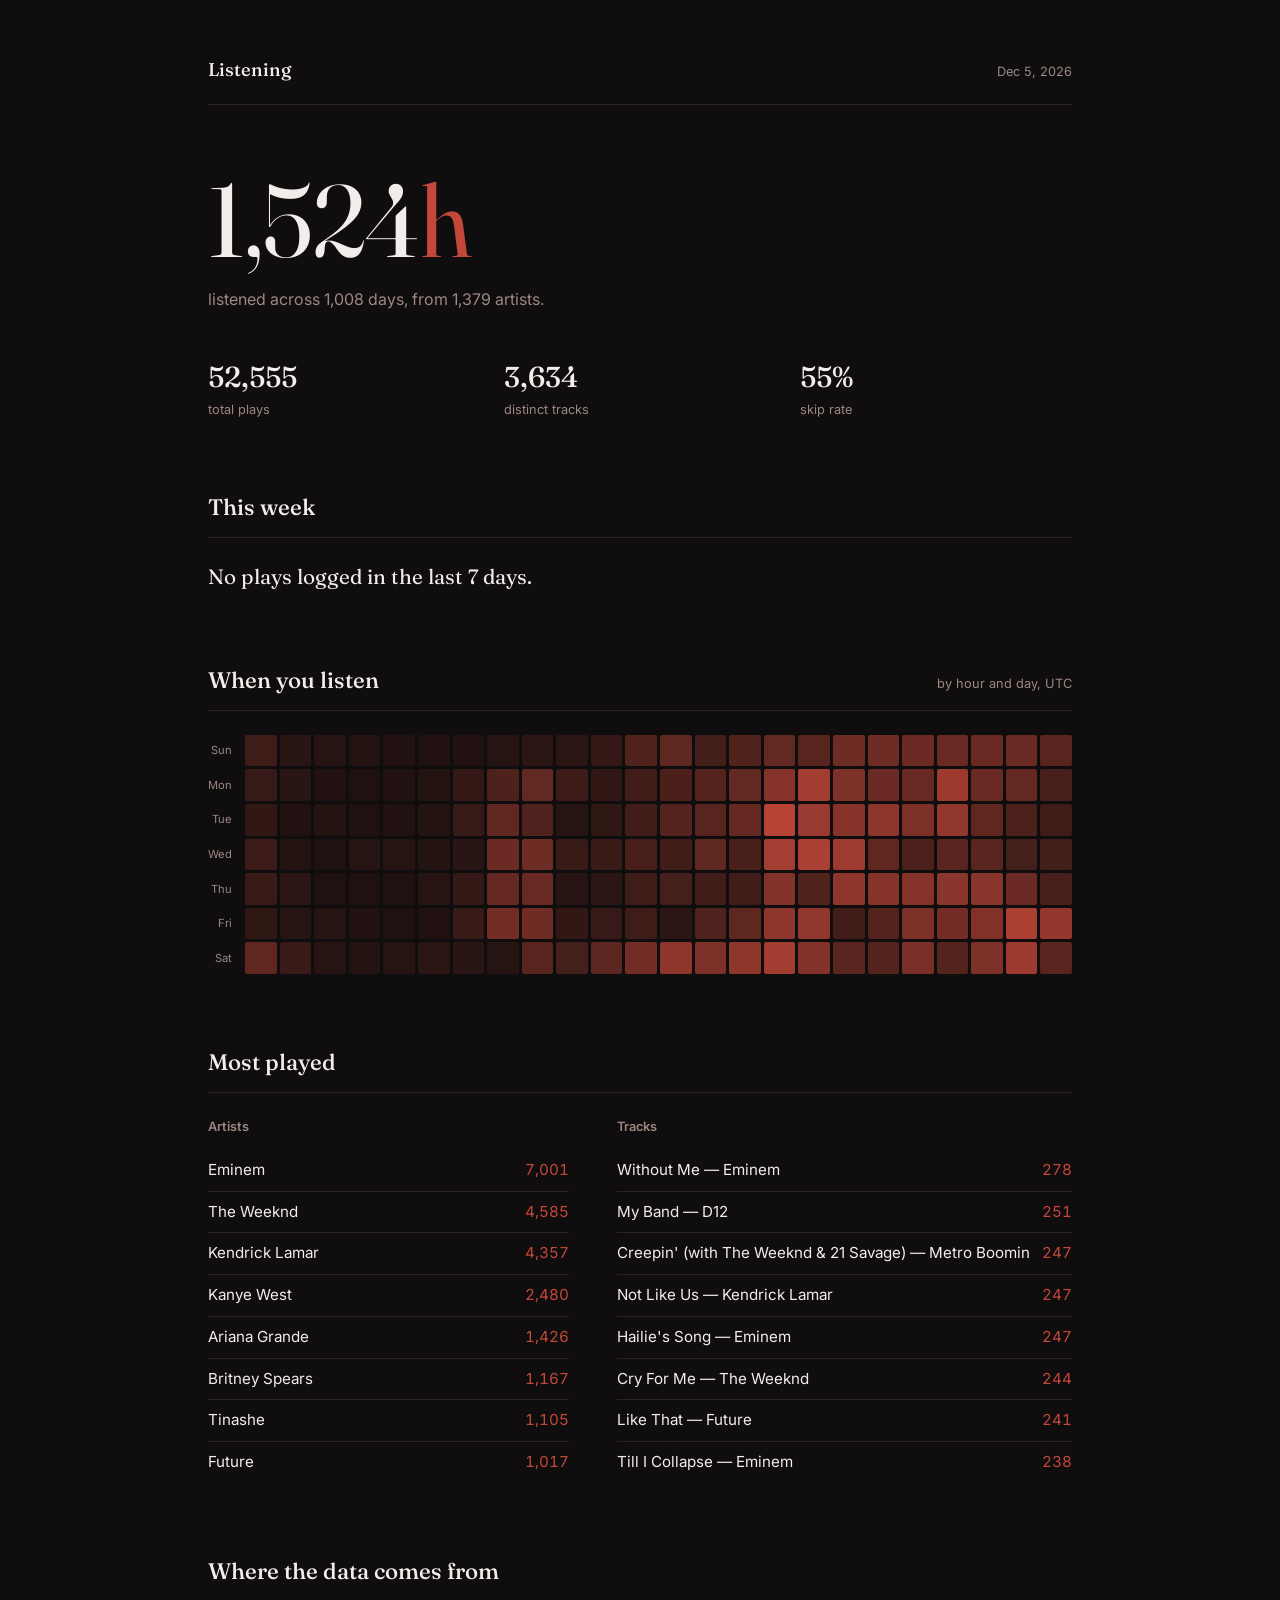
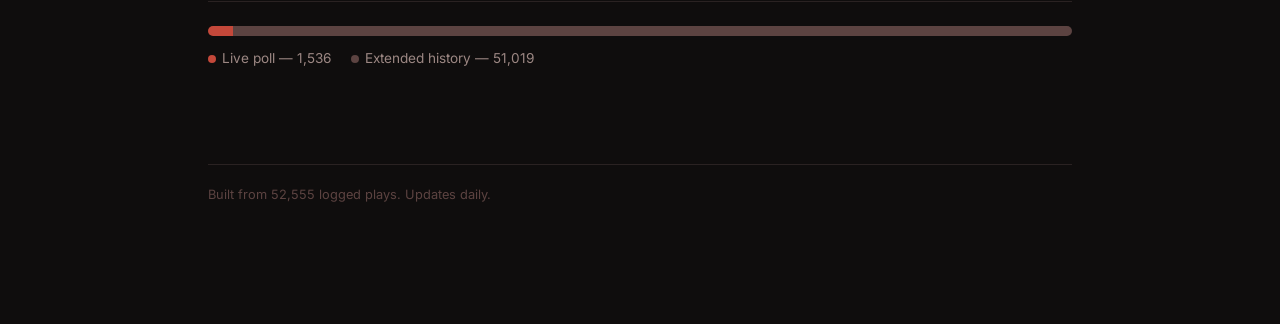
==== index.html @ c08b2232 "Add stats app and Pages deployment" ====
<!DOCTYPE html>
<html lang="en">
<head>
<meta charset="UTF-8">
<meta name="viewport" content="width=device-width, initial-scale=1.0, viewport-fit=cover">
<title>Listening — a record</title>
<link rel="preconnect" href="https://fonts.googleapis.com">
<link rel="preconnect" href="https://fonts.gstatic.com" crossorigin>
<link href="https://fonts.googleapis.com/css2?family=Fraunces:opsz,wght@9..144,300;9..144,400;9..144,500;9..144,600&family=Inter:wght@400;500;600&display=swap" rel="stylesheet">
<style>
  :root {
    --black: #0F0D0D;
    --black-lift: #1C1717;
    --red: #C4483A;
    --red-dim: #8a3329;
    --text: #F2EDEA;
    --text-dim: #5C4341;
    --text-mid: #9C8783;
    --rule: #2A2222;
  }

  * { box-sizing: border-box; }

  html { -webkit-text-size-adjust: 100%; }

  body {
    background: var(--black);
    color: var(--text);
    font-family: 'Inter', system-ui, sans-serif;
    margin: 0;
    padding: 0;
    line-height: 1.5;
    -webkit-font-smoothing: antialiased;
  }

  .display {
    font-family: 'Fraunces', serif;
    font-optical-sizing: auto;
  }

  a { color: var(--red); }

  ::selection { background: var(--red); color: var(--black); }

  .wrap {
    max-width: 920px;
    margin: 0 auto;
    padding: 56px 28px 120px;
  }

  @media (max-width: 640px) {
    .wrap { padding: 40px 20px 100px; }
  }

  header.top {
    display: flex;
    justify-content: space-between;
    align-items: baseline;
    margin-bottom: 64px;
    padding-bottom: 20px;
    border-bottom: 1px solid var(--rule);
  }

  header.top .mark {
    font-family: 'Fraunces', serif;
    font-weight: 500;
    font-size: 1.15rem;
    color: var(--text);
  }

  header.top .updated {
    font-size: 0.8rem;
    color: var(--text-mid);
  }

  .hero {
    margin-bottom: 72px;
  }

  .hero .figure {
    font-family: 'Fraunces', serif;
    font-weight: 400;
    font-size: clamp(3.2rem, 11vw, 6.4rem);
    line-height: 1;
    letter-spacing: -0.01em;
    color: var(--text);
    margin: 0 0 6px;
  }

  .hero .figure em {
    font-style: normal;
    color: var(--red);
  }

  .hero .label {
    font-size: 1rem;
    color: var(--text-mid);
    max-width: 46ch;
  }

  .support-row {
    display: grid;
    grid-template-columns: repeat(3, 1fr);
    gap: 24px;
    margin-top: 44px;
  }

  @media (max-width: 640px) {
    .support-row { grid-template-columns: 1fr 1fr; }
  }

  .support-row .stat .num {
    font-family: 'Fraunces', serif;
    font-size: 1.8rem;
    font-weight: 500;
    color: var(--text);
  }

  .support-row .stat .cap {
    font-size: 0.8rem;
    color: var(--text-mid);
    margin-top: 2px;
  }

  section.block {
    margin-bottom: 72px;
  }

  section.block .heading {
    display: flex;
    align-items: baseline;
    justify-content: space-between;
    margin-bottom: 24px;
    padding-bottom: 12px;
    border-bottom: 1px solid var(--rule);
  }

  section.block .heading h2 {
    font-family: 'Fraunces', serif;
    font-weight: 500;
    font-size: 1.4rem;
    margin: 0;
  }

  section.block .heading .sub {
    font-size: 0.8rem;
    color: var(--text-mid);
  }

  .story-line {
    font-family: 'Fraunces', serif;
    font-size: 1.3rem;
    font-weight: 400;
    line-height: 1.45;
    max-width: 62ch;
    color: var(--text);
  }

  .story-line .accent { color: var(--red); }

  .story-sub {
    margin-top: 10px;
    font-size: 0.95rem;
    color: var(--text-mid);
    max-width: 60ch;
  }

  /* Heatmap */
  .heatmap {
    display: grid;
    grid-template-columns: auto repeat(24, 1fr);
    gap: 3px;
    align-items: center;
  }

  .heatmap .row-label {
    font-size: 0.7rem;
    color: var(--text-mid);
    padding-right: 10px;
    text-align: right;
    white-space: nowrap;
  }

  .heatmap .cell {
    aspect-ratio: 1;
    border-radius: 2px;
    background: var(--rule);
  }

  .heatmap .hour-labels {
    display: contents;
  }

  .heatmap .hour-label {
    font-size: 0.6rem;
    color: var(--text-mid);
    text-align: center;
  }

  @media (max-width: 640px) {
    .heatmap { grid-template-columns: auto repeat(12, 1fr); }
    .heatmap.collapsed-hours .cell:nth-child(odd) { display: none; }
  }

  /* Ranked lists */
  .ranked-pair {
    display: grid;
    grid-template-columns: 1fr 1fr;
    gap: 48px;
  }

  @media (max-width: 640px) {
    .ranked-pair { grid-template-columns: 1fr; gap: 32px; }
  }

  .ranked-list h3 {
    font-family: 'Inter', sans-serif;
    font-size: 0.8rem;
    font-weight: 600;
    color: var(--text-mid);
    margin: 0 0 14px;
  }

  .ranked-list ol {
    list-style: none;
    margin: 0;
    padding: 0;
  }

  .ranked-list li {
    display: flex;
    justify-content: space-between;
    gap: 12px;
    padding: 9px 0;
    border-bottom: 1px solid var(--rule);
    font-size: 0.95rem;
  }

  .ranked-list li:last-child { border-bottom: none; }

  .ranked-list .name {
    color: var(--text);
    overflow: hidden;
    text-overflow: ellipsis;
    white-space: nowrap;
  }

  .ranked-list .count {
    color: var(--red);
    font-variant-numeric: tabular-nums;
    flex-shrink: 0;
  }

  /* Source breakdown bar */
  .source-bar {
    display: flex;
    height: 10px;
    border-radius: 5px;
    overflow: hidden;
    margin-bottom: 12px;
  }

  .source-bar .seg.live { background: var(--red); }
  .source-bar .seg.ext { background: var(--text-dim); }

  .source-legend {
    display: flex;
    gap: 20px;
    font-size: 0.85rem;
    color: var(--text-mid);
  }

  .source-legend .dot {
    display: inline-block;
    width: 8px;
    height: 8px;
    border-radius: 50%;
    margin-right: 6px;
  }

  .source-legend .dot.live { background: var(--red); }
  .source-legend .dot.ext { background: var(--text-dim); }

  /* Loading / error states */
  .status {
    padding: 80px 0;
    text-align: center;
    color: var(--text-mid);
    font-size: 0.95rem;
  }

  .status .display {
    font-size: 1.3rem;
    color: var(--text);
    margin-bottom: 8px;
    display: block;
  }

  footer {
    margin-top: 96px;
    padding-top: 20px;
    border-top: 1px solid var(--rule);
    font-size: 0.8rem;
    color: var(--text-dim);
  }

  @media (prefers-reduced-motion: no-preference) {
    .count-up { animation: rise 0.6s ease-out; }
    @keyframes rise {
      from { opacity: 0; transform: translateY(6px); }
      to { opacity: 1; transform: translateY(0); }
    }
  }

  @media (prefers-reduced-motion: reduce) {
    * { animation: none !important; transition: none !important; }
  }

  :focus-visible {
    outline: 2px solid var(--red);
    outline-offset: 3px;
  }
</style>
</head>
<body>

<div class="wrap">
  <header class="top">
    <span class="mark display">Listening</span>
    <span class="updated" id="updated-label">loading…</span>
  </header>

  <div id="content">
    <div class="status">
      <span class="display">Pulling in the record.</span>
      Fetching your listening history from the archive.
    </div>
  </div>
</div>

<script>
// Since this page is hosted on GitHub Pages inside the same repo as the
// data/ folder, we can fetch everything with relative paths — no CSP issues,
// no cross-origin requests, no GitHub API rate limits.
const DATA_BASE = "data/";

// ---------- Data loading ----------

async function listMonthFiles() {
  // Uses a manifest file (data/manifest.json) listing available month files.
  // This avoids depending on the GitHub API (which has a low rate limit for
  // unauthenticated requests) and works identically on GitHub Pages.
  const res = await fetch(DATA_BASE + "manifest.json");
  if (!res.ok) throw new Error("Could not load manifest.json (status " + res.status + ")");
  const manifest = await res.json();
  return manifest.files.sort();
}

async function fetchMonth(filename) {
  const res = await fetch(DATA_BASE + filename);
  if (!res.ok) throw new Error("Failed to fetch " + filename);
  return res.json();
}

async function loadAllData() {
  const filenames = await listMonthFiles();
  const chunks = await Promise.all(filenames.map(fetchMonth));
  return chunks.flat();
}

// ---------- Aggregation ----------

function aggregate(entries) {
  const now = Date.now();
  const totalPlays = entries.length;

  let totalMsPlayed = 0;
  const artistCounts = new Map();
  const trackCounts = new Map();
  const trackFirstPlay = new Map();
  const hourDayGrid = Array.from({ length: 7 }, () => Array(24).fill(0));
  let liveCount = 0;
  let extCount = 0;
  let skipCount = 0;
  let skipEligible = 0;

  for (const e of entries) {
    const ms = e.ms_played ?? e.duration_ms ?? 0;
    totalMsPlayed += ms;

    if (e.artist) {
      artistCounts.set(e.artist, (artistCounts.get(e.artist) || 0) + 1);
    }
    if (e.track) {
      const key = e.track + " — " + (e.artist || "Unknown");
      trackCounts.set(key, (trackCounts.get(key) || 0) + 1);
      if (!trackFirstPlay.has(key) || e.played_at < trackFirstPlay.get(key)) {
        trackFirstPlay.set(key, e.played_at);
      }
    }

    const d = new Date(e.played_at);
    const day = d.getUTCDay();
    const hour = d.getUTCHours();
    hourDayGrid[day][hour]++;

    if (e.source === "live_poll") liveCount++;
    if (e.source === "extended_history") extCount++;

    if (e.skipped !== null && e.skipped !== undefined) {
      skipEligible++;
      if (e.skipped === true) skipCount++;
    }
  }

  const topArtists = [...artistCounts.entries()]
    .sort((a, b) => b[1] - a[1])
    .slice(0, 8);

  const topTracks = [...trackCounts.entries()]
    .sort((a, b) => b[1] - a[1])
    .slice(0, 8);

  // Recent 7-day window for the "story line"
  const sevenDaysAgo = now - 7 * 24 * 60 * 60 * 1000;
  const recentEntries = entries.filter(e => e.played_at >= sevenDaysAgo);
  const recentArtistCounts = new Map();
  const recentTrackCounts = new Map();
  for (const e of recentEntries) {
    if (e.artist) recentArtistCounts.set(e.artist, (recentArtistCounts.get(e.artist) || 0) + 1);
    if (e.track) {
      const key = e.track + " — " + (e.artist || "Unknown");
      recentTrackCounts.set(key, (recentTrackCounts.get(key) || 0) + 1);
    }
  }
  const topRecentTrack = [...recentTrackCounts.entries()].sort((a, b) => b[1] - a[1])[0];
  const topRecentArtist = [...recentArtistCounts.entries()].sort((a, b) => b[1] - a[1])[0];

  const earliestPlay = entries.reduce((min, e) => Math.min(min, e.played_at), Infinity);
  const spanDays = Math.round((now - earliestPlay) / (1000 * 60 * 60 * 24));

  return {
    totalPlays,
    totalHours: totalMsPlayed / 1000 / 60 / 60,
    uniqueArtists: artistCounts.size,
    uniqueTracks: trackCounts.size,
    topArtists,
    topTracks,
    hourDayGrid,
    liveCount,
    extCount,
    skipCount,
    skipEligible,
    topRecentTrack,
    topRecentArtist,
    recentTotal: recentEntries.length,
    spanDays,
  };
}

// ---------- Rendering ----------

function fmtNum(n) {
  return Math.round(n).toLocaleString();
}

function renderHeatmap(grid) {
  const dayLabels = ["Sun", "Mon", "Tue", "Wed", "Thu", "Fri", "Sat"];
  let max = 0;
  for (const row of grid) for (const v of row) if (v > max) max = v;

  let html = '<div class="heatmap">';
  for (let d = 0; d < 7; d++) {
    html += `<span class="row-label">${dayLabels[d]}</span>`;
    for (let h = 0; h < 24; h++) {
      const v = grid[d][h];
      const intensity = max > 0 ? v / max : 0;
      const alpha = 0.08 + intensity * 0.85;
      const bg = intensity > 0
        ? `rgba(196, 72, 58, ${alpha.toFixed(2)})`
        : "var(--rule)";
      html += `<span class="cell" style="background:${bg}" title="${dayLabels[d]} ${h}:00 — ${v} plays"></span>`;
    }
  }
  html += '</div>';
  return html;
}

function renderRankedList(title, entries, formatFn) {
  let html = `<div class="ranked-list"><h3>${title}</h3><ol>`;
  entries.forEach(([name, count]) => {
    html += `<li><span class="name">${escapeHtml(name)}</span><span class="count">${formatFn(count)}</span></li>`;
  });
  html += '</ol></div>';
  return html;
}

function escapeHtml(str) {
  const div = document.createElement("div");
  div.textContent = str;
  return div.innerHTML;
}

function render(stats) {
  const skipRate = stats.skipEligible > 0
    ? Math.round((stats.skipCount / stats.skipEligible) * 100)
    : null;

  const sourceLivePct = stats.totalPlays > 0 ? (stats.liveCount / stats.totalPlays) * 100 : 0;
  const sourceExtPct = stats.totalPlays > 0 ? (stats.extCount / stats.totalPlays) * 100 : 0;

  let storyHtml = "";
  if (stats.topRecentTrack) {
    const [trackName, count] = stats.topRecentTrack;
    const [track] = trackName.split(" — ");
    storyHtml = `
      <p class="story-line">This week, <span class="accent">${escapeHtml(track)}</span> played ${count} time${count === 1 ? "" : "s"}.</p>
      <p class="story-sub">${stats.recentTotal.toLocaleString()} plays logged in the last 7 days${stats.topRecentArtist ? `, led by ${escapeHtml(stats.topRecentArtist[0])}` : ""}.</p>
    `;
  } else {
    storyHtml = `<p class="story-line">No plays logged in the last 7 days.</p>`;
  }

  document.getElementById("content").innerHTML = `
    <div class="hero count-up">
      <p class="figure display">${fmtNum(stats.totalHours)}<em>h</em></p>
      <p class="label">listened across ${stats.spanDays.toLocaleString()} days, from ${stats.uniqueArtists.toLocaleString()} artists.</p>
      <div class="support-row">
        <div class="stat">
          <div class="num display">${stats.totalPlays.toLocaleString()}</div>
          <div class="cap">total plays</div>
        </div>
        <div class="stat">
          <div class="num display">${stats.uniqueTracks.toLocaleString()}</div>
          <div class="cap">distinct tracks</div>
        </div>
        <div class="stat">
          <div class="num display">${skipRate !== null ? skipRate + "%" : "—"}</div>
          <div class="cap">skip rate${skipRate === null ? " (no data)" : ""}</div>
        </div>
      </div>
    </div>

    <section class="block">
      <div class="heading">
        <h2>This week</h2>
      </div>
      ${storyHtml}
    </section>

    <section class="block">
      <div class="heading">
        <h2>When you listen</h2>
        <span class="sub">by hour and day, UTC</span>
      </div>
      ${renderHeatmap(stats.hourDayGrid)}
    </section>

    <section class="block">
      <div class="heading">
        <h2>Most played</h2>
      </div>
      <div class="ranked-pair">
        ${renderRankedList("Artists", stats.topArtists, c => c.toLocaleString())}
        ${renderRankedList("Tracks", stats.topTracks, c => c.toLocaleString())}
      </div>
    </section>

    <section class="block">
      <div class="heading">
        <h2>Where the data comes from</h2>
      </div>
      <div class="source-bar">
        <div class="seg live" style="width:${sourceLivePct}%"></div>
        <div class="seg ext" style="width:${sourceExtPct}%"></div>
      </div>
      <div class="source-legend">
        <span><span class="dot live"></span>Live poll — ${stats.liveCount.toLocaleString()}</span>
        <span><span class="dot ext"></span>Extended history — ${stats.extCount.toLocaleString()}</span>
      </div>
    </section>

    <footer>
      Built from ${stats.totalPlays.toLocaleString()} logged plays. Updates daily.
    </footer>
  `;

  document.getElementById("updated-label").textContent =
    new Date().toLocaleDateString(undefined, { month: "short", day: "numeric", year: "numeric" });
}

function renderError(err) {
  document.getElementById("content").innerHTML = `
    <div class="status">
      <span class="display">Couldn't reach the record.</span>
      ${escapeHtml(err.message)}. Check the repo is public and the data folder exists.
    </div>
  `;
  document.getElementById("updated-label").textContent = "—";
}

// ---------- Init ----------

(async function init() {
  try {
    const entries = await loadAllData();
    if (entries.length === 0) {
      renderError(new Error("No listening data found"));
      return;
    }
    const stats = aggregate(entries);
    render(stats);
  } catch (err) {
    renderError(err);
  }
})();
</script>

</body>
</html>
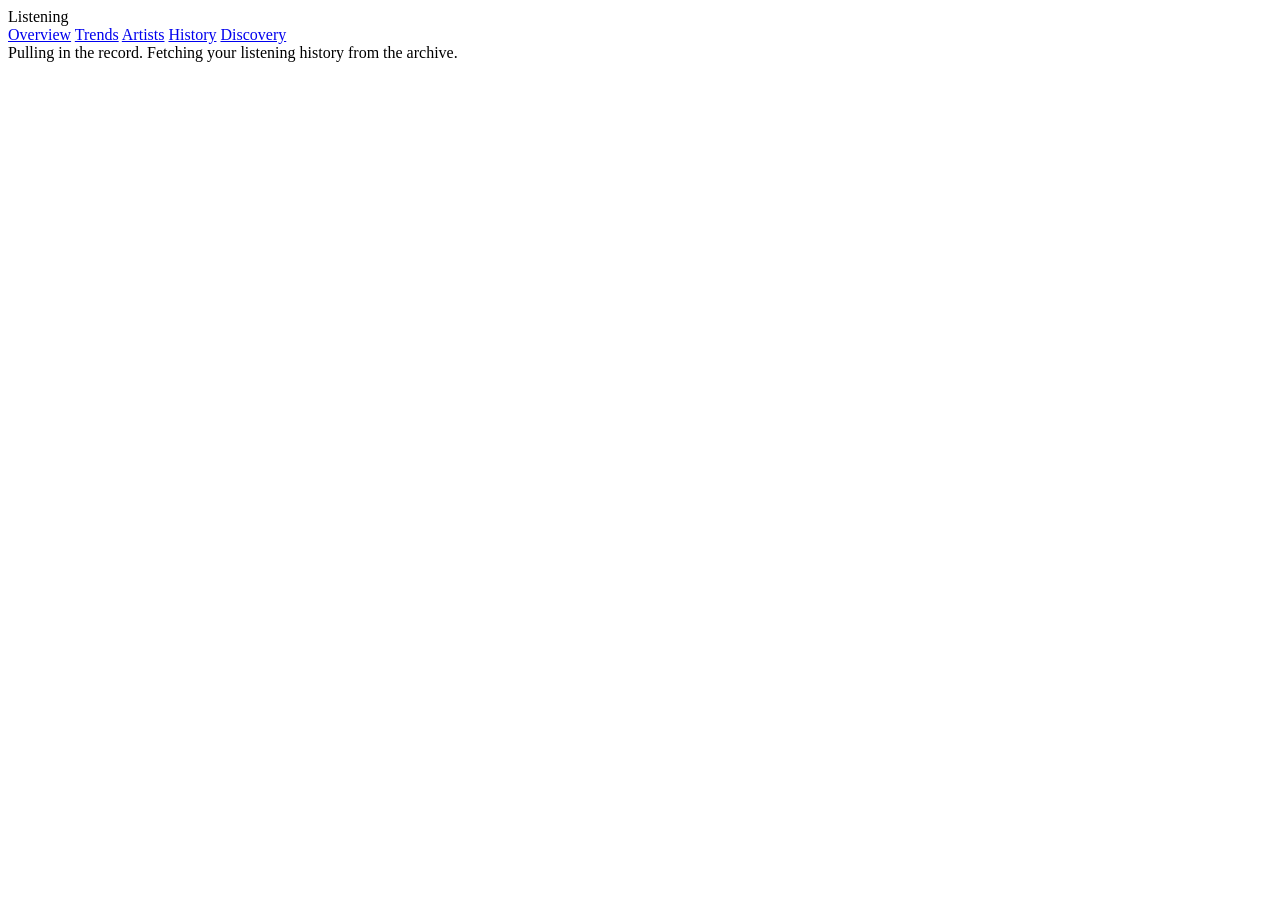
==== commit 48efbc74: "Update index.html" ====
--- a/index.html
+++ b/index.html
@@ -3,333 +3,28 @@
 <head>
 <meta charset="UTF-8">
 <meta name="viewport" content="width=device-width, initial-scale=1.0, viewport-fit=cover">
-<title>Listening — a record</title>
+<title>Overview — Listening</title>
 <link rel="preconnect" href="https://fonts.googleapis.com">
 <link rel="preconnect" href="https://fonts.gstatic.com" crossorigin>
 <link href="https://fonts.googleapis.com/css2?family=Fraunces:opsz,wght@9..144,300;9..144,400;9..144,500;9..144,600&family=Inter:wght@400;500;600&display=swap" rel="stylesheet">
-<style>
-  :root {
-    --black: #0F0D0D;
-    --black-lift: #1C1717;
-    --red: #C4483A;
-    --red-dim: #8a3329;
-    --text: #F2EDEA;
-    --text-dim: #5C4341;
-    --text-mid: #9C8783;
-    --rule: #2A2222;
-  }
-
-  * { box-sizing: border-box; }
-
-  html { -webkit-text-size-adjust: 100%; }
-
-  body {
-    background: var(--black);
-    color: var(--text);
-    font-family: 'Inter', system-ui, sans-serif;
-    margin: 0;
-    padding: 0;
-    line-height: 1.5;
-    -webkit-font-smoothing: antialiased;
-  }
-
-  .display {
-    font-family: 'Fraunces', serif;
-    font-optical-sizing: auto;
-  }
-
-  a { color: var(--red); }
-
-  ::selection { background: var(--red); color: var(--black); }
-
-  .wrap {
-    max-width: 920px;
-    margin: 0 auto;
-    padding: 56px 28px 120px;
-  }
-
-  @media (max-width: 640px) {
-    .wrap { padding: 40px 20px 100px; }
-  }
-
-  header.top {
-    display: flex;
-    justify-content: space-between;
-    align-items: baseline;
-    margin-bottom: 64px;
-    padding-bottom: 20px;
-    border-bottom: 1px solid var(--rule);
-  }
-
-  header.top .mark {
-    font-family: 'Fraunces', serif;
-    font-weight: 500;
-    font-size: 1.15rem;
-    color: var(--text);
-  }
-
-  header.top .updated {
-    font-size: 0.8rem;
-    color: var(--text-mid);
-  }
-
-  .hero {
-    margin-bottom: 72px;
-  }
-
-  .hero .figure {
-    font-family: 'Fraunces', serif;
-    font-weight: 400;
-    font-size: clamp(3.2rem, 11vw, 6.4rem);
-    line-height: 1;
-    letter-spacing: -0.01em;
-    color: var(--text);
-    margin: 0 0 6px;
-  }
-
-  .hero .figure em {
-    font-style: normal;
-    color: var(--red);
-  }
-
-  .hero .label {
-    font-size: 1rem;
-    color: var(--text-mid);
-    max-width: 46ch;
-  }
-
-  .support-row {
-    display: grid;
-    grid-template-columns: repeat(3, 1fr);
-    gap: 24px;
-    margin-top: 44px;
-  }
-
-  @media (max-width: 640px) {
-    .support-row { grid-template-columns: 1fr 1fr; }
-  }
-
-  .support-row .stat .num {
-    font-family: 'Fraunces', serif;
-    font-size: 1.8rem;
-    font-weight: 500;
-    color: var(--text);
-  }
-
-  .support-row .stat .cap {
-    font-size: 0.8rem;
-    color: var(--text-mid);
-    margin-top: 2px;
-  }
-
-  section.block {
-    margin-bottom: 72px;
-  }
-
-  section.block .heading {
-    display: flex;
-    align-items: baseline;
-    justify-content: space-between;
-    margin-bottom: 24px;
-    padding-bottom: 12px;
-    border-bottom: 1px solid var(--rule);
-  }
-
-  section.block .heading h2 {
-    font-family: 'Fraunces', serif;
-    font-weight: 500;
-    font-size: 1.4rem;
-    margin: 0;
-  }
-
-  section.block .heading .sub {
-    font-size: 0.8rem;
-    color: var(--text-mid);
-  }
-
-  .story-line {
-    font-family: 'Fraunces', serif;
-    font-size: 1.3rem;
-    font-weight: 400;
-    line-height: 1.45;
-    max-width: 62ch;
-    color: var(--text);
-  }
-
-  .story-line .accent { color: var(--red); }
-
-  .story-sub {
-    margin-top: 10px;
-    font-size: 0.95rem;
-    color: var(--text-mid);
-    max-width: 60ch;
-  }
-
-  /* Heatmap */
-  .heatmap {
-    display: grid;
-    grid-template-columns: auto repeat(24, 1fr);
-    gap: 3px;
-    align-items: center;
-  }
-
-  .heatmap .row-label {
-    font-size: 0.7rem;
-    color: var(--text-mid);
-    padding-right: 10px;
-    text-align: right;
-    white-space: nowrap;
-  }
-
-  .heatmap .cell {
-    aspect-ratio: 1;
-    border-radius: 2px;
-    background: var(--rule);
-  }
-
-  .heatmap .hour-labels {
-    display: contents;
-  }
-
-  .heatmap .hour-label {
-    font-size: 0.6rem;
-    color: var(--text-mid);
-    text-align: center;
-  }
-
-  @media (max-width: 640px) {
-    .heatmap { grid-template-columns: auto repeat(12, 1fr); }
-    .heatmap.collapsed-hours .cell:nth-child(odd) { display: none; }
-  }
-
-  /* Ranked lists */
-  .ranked-pair {
-    display: grid;
-    grid-template-columns: 1fr 1fr;
-    gap: 48px;
-  }
-
-  @media (max-width: 640px) {
-    .ranked-pair { grid-template-columns: 1fr; gap: 32px; }
-  }
-
-  .ranked-list h3 {
-    font-family: 'Inter', sans-serif;
-    font-size: 0.8rem;
-    font-weight: 600;
-    color: var(--text-mid);
-    margin: 0 0 14px;
-  }
-
-  .ranked-list ol {
-    list-style: none;
-    margin: 0;
-    padding: 0;
-  }
-
-  .ranked-list li {
-    display: flex;
-    justify-content: space-between;
-    gap: 12px;
-    padding: 9px 0;
-    border-bottom: 1px solid var(--rule);
-    font-size: 0.95rem;
-  }
-
-  .ranked-list li:last-child { border-bottom: none; }
-
-  .ranked-list .name {
-    color: var(--text);
-    overflow: hidden;
-    text-overflow: ellipsis;
-    white-space: nowrap;
-  }
-
-  .ranked-list .count {
-    color: var(--red);
-    font-variant-numeric: tabular-nums;
-    flex-shrink: 0;
-  }
-
-  /* Source breakdown bar */
-  .source-bar {
-    display: flex;
-    height: 10px;
-    border-radius: 5px;
-    overflow: hidden;
-    margin-bottom: 12px;
-  }
-
-  .source-bar .seg.live { background: var(--red); }
-  .source-bar .seg.ext { background: var(--text-dim); }
-
-  .source-legend {
-    display: flex;
-    gap: 20px;
-    font-size: 0.85rem;
-    color: var(--text-mid);
-  }
-
-  .source-legend .dot {
-    display: inline-block;
-    width: 8px;
-    height: 8px;
-    border-radius: 50%;
-    margin-right: 6px;
-  }
-
-  .source-legend .dot.live { background: var(--red); }
-  .source-legend .dot.ext { background: var(--text-dim); }
-
-  /* Loading / error states */
-  .status {
-    padding: 80px 0;
-    text-align: center;
-    color: var(--text-mid);
-    font-size: 0.95rem;
-  }
-
-  .status .display {
-    font-size: 1.3rem;
-    color: var(--text);
-    margin-bottom: 8px;
-    display: block;
-  }
-
-  footer {
-    margin-top: 96px;
-    padding-top: 20px;
-    border-top: 1px solid var(--rule);
-    font-size: 0.8rem;
-    color: var(--text-dim);
-  }
-
-  @media (prefers-reduced-motion: no-preference) {
-    .count-up { animation: rise 0.6s ease-out; }
-    @keyframes rise {
-      from { opacity: 0; transform: translateY(6px); }
-      to { opacity: 1; transform: translateY(0); }
-    }
-  }
-
-  @media (prefers-reduced-motion: reduce) {
-    * { animation: none !important; transition: none !important; }
-  }
-
-  :focus-visible {
-    outline: 2px solid var(--red);
-    outline-offset: 3px;
-  }
-</style>
+<link rel="stylesheet" href="css/style.css">
 </head>
 <body>
 
+<nav class="top">
+  <div class="inner">
+    <span class="mark display">Listening</span>
+    <div class="links">
+      <a href="index.html">Overview</a>
+      <a href="trends.html">Trends</a>
+      <a href="artists.html">Artists</a>
+      <a href="history.html">History</a>
+      <a href="discovery.html">Discovery</a>
+    </div>
+  </div>
+</nav>
+
 <div class="wrap">
-  <header class="top">
-    <span class="mark display">Listening</span>
-    <span class="updated" id="updated-label">loading…</span>
-  </header>
-
   <div id="content">
     <div class="status">
       <span class="display">Pulling in the record.</span>
@@ -338,100 +33,49 @@
   </div>
 </div>
 
+<script src="js/data.js"></script>
 <script>
-// Since this page is hosted on GitHub Pages inside the same repo as the
-// data/ folder, we can fetch everything with relative paths — no CSP issues,
-// no cross-origin requests, no GitHub API rate limits.
 const DATA_BASE = "data/";
-
-// ---------- Data loading ----------
-
-async function listMonthFiles() {
-  // Uses a manifest file (data/manifest.json) listing available month files.
-  // This avoids depending on the GitHub API (which has a low rate limit for
-  // unauthenticated requests) and works identically on GitHub Pages.
-  const res = await fetch(DATA_BASE + "manifest.json");
-  if (!res.ok) throw new Error("Could not load manifest.json (status " + res.status + ")");
-  const manifest = await res.json();
-  return manifest.files.sort();
-}
-
-async function fetchMonth(filename) {
-  const res = await fetch(DATA_BASE + filename);
-  if (!res.ok) throw new Error("Failed to fetch " + filename);
-  return res.json();
-}
-
-async function loadAllData() {
-  const filenames = await listMonthFiles();
-  const chunks = await Promise.all(filenames.map(fetchMonth));
-  return chunks.flat();
-}
-
-// ---------- Aggregation ----------
 
 function aggregate(entries) {
   const now = Date.now();
   const totalPlays = entries.length;
-
   let totalMsPlayed = 0;
   const artistCounts = new Map();
   const trackCounts = new Map();
-  const trackFirstPlay = new Map();
   const hourDayGrid = Array.from({ length: 7 }, () => Array(24).fill(0));
-  let liveCount = 0;
-  let extCount = 0;
-  let skipCount = 0;
-  let skipEligible = 0;
+  let liveCount = 0, extCount = 0, skipCount = 0, skipEligible = 0;
 
   for (const e of entries) {
-    const ms = e.ms_played ?? e.duration_ms ?? 0;
-    totalMsPlayed += ms;
-
-    if (e.artist) {
-      artistCounts.set(e.artist, (artistCounts.get(e.artist) || 0) + 1);
-    }
+    totalMsPlayed += DataCore.playedMs(e);
+    if (e.artist) artistCounts.set(e.artist, (artistCounts.get(e.artist) || 0) + 1);
     if (e.track) {
       const key = e.track + " — " + (e.artist || "Unknown");
       trackCounts.set(key, (trackCounts.get(key) || 0) + 1);
-      if (!trackFirstPlay.has(key) || e.played_at < trackFirstPlay.get(key)) {
-        trackFirstPlay.set(key, e.played_at);
-      }
-    }
-
+    }
     const d = new Date(e.played_at);
-    const day = d.getUTCDay();
-    const hour = d.getUTCHours();
-    hourDayGrid[day][hour]++;
-
+    hourDayGrid[d.getUTCDay()][d.getUTCHours()]++;
     if (e.source === "live_poll") liveCount++;
     if (e.source === "extended_history") extCount++;
-
     if (e.skipped !== null && e.skipped !== undefined) {
       skipEligible++;
       if (e.skipped === true) skipCount++;
     }
   }
 
-  const topArtists = [...artistCounts.entries()]
-    .sort((a, b) => b[1] - a[1])
-    .slice(0, 8);
-
-  const topTracks = [...trackCounts.entries()]
-    .sort((a, b) => b[1] - a[1])
-    .slice(0, 8);
-
-  // Recent 7-day window for the "story line"
+  const topArtists = [...artistCounts.entries()].sort((a, b) => b[1] - a[1]).slice(0, 8);
+  const topTracks = [...trackCounts.entries()].sort((a, b) => b[1] - a[1]).slice(0, 8);
+
   const sevenDaysAgo = now - 7 * 24 * 60 * 60 * 1000;
-  const recentEntries = entries.filter(e => e.played_at >= sevenDaysAgo);
+  const recentEntries = entries.filter((e) => e.played_at >= sevenDaysAgo);
+  const recentTrackCounts = new Map();
   const recentArtistCounts = new Map();
-  const recentTrackCounts = new Map();
   for (const e of recentEntries) {
-    if (e.artist) recentArtistCounts.set(e.artist, (recentArtistCounts.get(e.artist) || 0) + 1);
     if (e.track) {
       const key = e.track + " — " + (e.artist || "Unknown");
       recentTrackCounts.set(key, (recentTrackCounts.get(key) || 0) + 1);
     }
+    if (e.artist) recentArtistCounts.set(e.artist, (recentArtistCounts.get(e.artist) || 0) + 1);
   }
   const topRecentTrack = [...recentTrackCounts.entries()].sort((a, b) => b[1] - a[1])[0];
   const topRecentArtist = [...recentArtistCounts.entries()].sort((a, b) => b[1] - a[1])[0];
@@ -458,12 +102,6 @@
   };
 }
 
-// ---------- Rendering ----------
-
-function fmtNum(n) {
-  return Math.round(n).toLocaleString();
-}
-
 function renderHeatmap(grid) {
   const dayLabels = ["Sun", "Mon", "Tue", "Wed", "Thu", "Fri", "Sat"];
   let max = 0;
@@ -476,46 +114,42 @@
       const v = grid[d][h];
       const intensity = max > 0 ? v / max : 0;
       const alpha = 0.08 + intensity * 0.85;
-      const bg = intensity > 0
-        ? `rgba(196, 72, 58, ${alpha.toFixed(2)})`
-        : "var(--rule)";
+      const bg = intensity > 0 ? `rgba(196, 72, 58, ${alpha.toFixed(2)})` : "var(--rule)";
       html += `<span class="cell" style="background:${bg}" title="${dayLabels[d]} ${h}:00 — ${v} plays"></span>`;
     }
   }
-  html += '</div>';
+  html += "</div>";
   return html;
 }
 
-function renderRankedList(title, entries, formatFn) {
+function renderRankedList(title, entries, formatFn, linkToArtist) {
   let html = `<div class="ranked-list"><h3>${title}</h3><ol>`;
   entries.forEach(([name, count]) => {
-    html += `<li><span class="name">${escapeHtml(name)}</span><span class="count">${formatFn(count)}</span></li>`;
+    const displayName = linkToArtist ? name : name;
+    const href = linkToArtist
+      ? `artist.html?name=${DataCore.artistSlug(name)}`
+      : null;
+    const inner = href
+      ? `<a class="name" href="${href}">${DataCore.escapeHtml(displayName)}</a>`
+      : `<span class="name">${DataCore.escapeHtml(displayName)}</span>`;
+    html += `<li>${inner}<span class="count">${formatFn(count)}</span></li>`;
   });
-  html += '</ol></div>';
+  html += "</ol></div>";
   return html;
 }
 
-function escapeHtml(str) {
-  const div = document.createElement("div");
-  div.textContent = str;
-  return div.innerHTML;
-}
-
 function render(stats) {
-  const skipRate = stats.skipEligible > 0
-    ? Math.round((stats.skipCount / stats.skipEligible) * 100)
-    : null;
-
+  const skipRate = stats.skipEligible > 0 ? Math.round((stats.skipCount / stats.skipEligible) * 100) : null;
   const sourceLivePct = stats.totalPlays > 0 ? (stats.liveCount / stats.totalPlays) * 100 : 0;
   const sourceExtPct = stats.totalPlays > 0 ? (stats.extCount / stats.totalPlays) * 100 : 0;
 
-  let storyHtml = "";
+  let storyHtml;
   if (stats.topRecentTrack) {
     const [trackName, count] = stats.topRecentTrack;
     const [track] = trackName.split(" — ");
     storyHtml = `
-      <p class="story-line">This week, <span class="accent">${escapeHtml(track)}</span> played ${count} time${count === 1 ? "" : "s"}.</p>
-      <p class="story-sub">${stats.recentTotal.toLocaleString()} plays logged in the last 7 days${stats.topRecentArtist ? `, led by ${escapeHtml(stats.topRecentArtist[0])}` : ""}.</p>
+      <p class="story-line">This week, <span class="accent">${DataCore.escapeHtml(track)}</span> played ${count} time${count === 1 ? "" : "s"}.</p>
+      <p class="story-sub">${stats.recentTotal.toLocaleString()} plays logged in the last 7 days${stats.topRecentArtist ? `, led by ${DataCore.escapeHtml(stats.topRecentArtist[0])}` : ""}.</p>
     `;
   } else {
     storyHtml = `<p class="story-line">No plays logged in the last 7 days.</p>`;
@@ -523,53 +157,36 @@
 
   document.getElementById("content").innerHTML = `
     <div class="hero count-up">
-      <p class="figure display">${fmtNum(stats.totalHours)}<em>h</em></p>
+      <p class="figure display">${DataCore.fmtNum(stats.totalHours)}<em>h</em></p>
       <p class="label">listened across ${stats.spanDays.toLocaleString()} days, from ${stats.uniqueArtists.toLocaleString()} artists.</p>
-      <div class="support-row">
-        <div class="stat">
-          <div class="num display">${stats.totalPlays.toLocaleString()}</div>
-          <div class="cap">total plays</div>
-        </div>
-        <div class="stat">
-          <div class="num display">${stats.uniqueTracks.toLocaleString()}</div>
-          <div class="cap">distinct tracks</div>
-        </div>
-        <div class="stat">
-          <div class="num display">${skipRate !== null ? skipRate + "%" : "—"}</div>
-          <div class="cap">skip rate${skipRate === null ? " (no data)" : ""}</div>
-        </div>
+      <div class="stat-row">
+        <div class="stat"><div class="num display">${stats.totalPlays.toLocaleString()}</div><div class="cap">total plays</div></div>
+        <div class="stat"><div class="num display">${stats.uniqueTracks.toLocaleString()}</div><div class="cap">distinct tracks</div></div>
+        <div class="stat"><div class="num display">${stats.uniqueArtists.toLocaleString()}</div><div class="cap">artists</div></div>
+        <div class="stat"><div class="num display">${skipRate !== null ? skipRate + "%" : "—"}</div><div class="cap">skip rate</div></div>
       </div>
     </div>
 
     <section class="block">
-      <div class="heading">
-        <h2>This week</h2>
-      </div>
+      <div class="heading"><h2>This week</h2></div>
       ${storyHtml}
     </section>
 
     <section class="block">
-      <div class="heading">
-        <h2>When you listen</h2>
-        <span class="sub">by hour and day, UTC</span>
-      </div>
+      <div class="heading"><h2>When you listen</h2><span class="sub">by hour and day, UTC</span></div>
       ${renderHeatmap(stats.hourDayGrid)}
     </section>
 
     <section class="block">
-      <div class="heading">
-        <h2>Most played</h2>
-      </div>
+      <div class="heading"><h2>Most played</h2><span class="sub"><a href="artists.html">see all artists →</a></span></div>
       <div class="ranked-pair">
-        ${renderRankedList("Artists", stats.topArtists, c => c.toLocaleString())}
-        ${renderRankedList("Tracks", stats.topTracks, c => c.toLocaleString())}
-      </div>
-    </section>
-
-    <section class="block">
-      <div class="heading">
-        <h2>Where the data comes from</h2>
-      </div>
+        ${renderRankedList("Artists", stats.topArtists, (c) => c.toLocaleString(), true)}
+        ${renderRankedList("Tracks", stats.topTracks, (c) => c.toLocaleString(), false)}
+      </div>
+    </section>
+
+    <section class="block">
+      <div class="heading"><h2>Where the data comes from</h2></div>
       <div class="source-bar">
         <div class="seg live" style="width:${sourceLivePct}%"></div>
         <div class="seg ext" style="width:${sourceExtPct}%"></div>
@@ -580,41 +197,24 @@
       </div>
     </section>
 
-    <footer>
-      Built from ${stats.totalPlays.toLocaleString()} logged plays. Updates daily.
-    </footer>
+    <footer>Built from ${stats.totalPlays.toLocaleString()} logged plays. Updates daily.</footer>
   `;
-
-  document.getElementById("updated-label").textContent =
-    new Date().toLocaleDateString(undefined, { month: "short", day: "numeric", year: "numeric" });
-}
-
-function renderError(err) {
-  document.getElementById("content").innerHTML = `
-    <div class="status">
-      <span class="display">Couldn't reach the record.</span>
-      ${escapeHtml(err.message)}. Check the repo is public and the data folder exists.
-    </div>
-  `;
-  document.getElementById("updated-label").textContent = "—";
-}
-
-// ---------- Init ----------
+}
 
 (async function init() {
+  DataCore.setActiveNav();
   try {
-    const entries = await loadAllData();
+    const entries = await DataCore.loadAllEntries(DATA_BASE);
     if (entries.length === 0) {
-      renderError(new Error("No listening data found"));
+      DataCore.renderError("content", new Error("No listening data found"));
       return;
     }
-    const stats = aggregate(entries);
-    render(stats);
+    render(aggregate(entries));
   } catch (err) {
-    renderError(err);
+    DataCore.renderError("content", err);
   }
 })();
 </script>
 
 </body>
-</html>+</html>
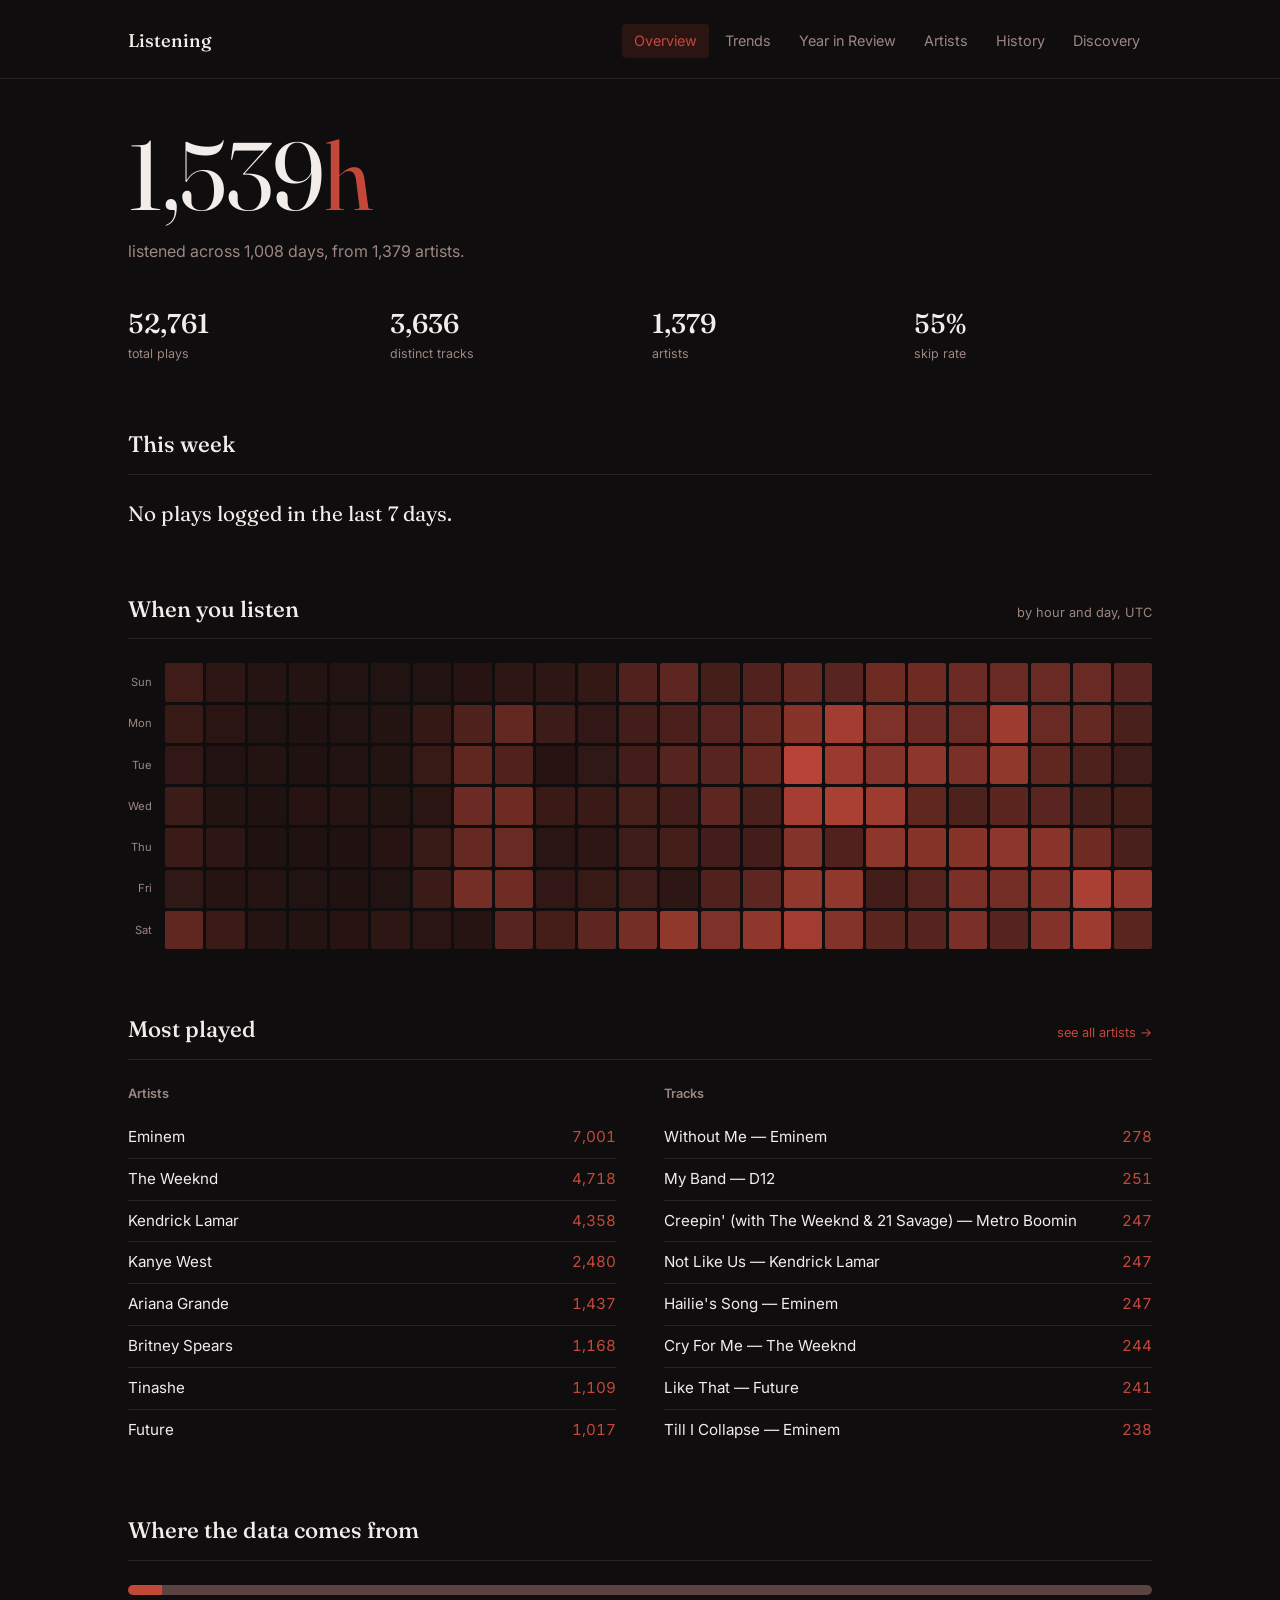
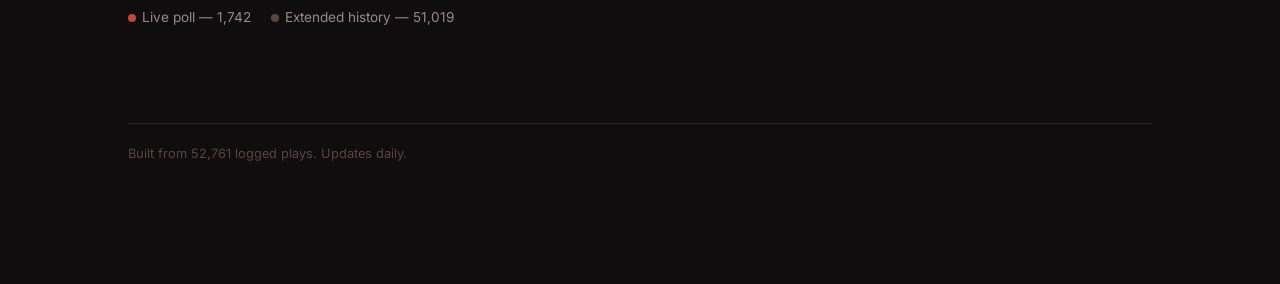
==== commit ecee441f: "Update index.html" ====
--- a/index.html
+++ b/index.html
@@ -17,6 +17,7 @@
     <div class="links">
       <a href="index.html">Overview</a>
       <a href="trends.html">Trends</a>
+      <a href="year.html">Year in Review</a>
       <a href="artists.html">Artists</a>
       <a href="history.html">History</a>
       <a href="discovery.html">Discovery</a>
--- a/css/style.css
+++ b/css/style.css
@@ -0,0 +1,525 @@
+/* Shared design system: warm black, brick red accent, Fraunces + Inter */
+
+:root {
+  --black: #0F0D0D;
+  --black-lift: #1C1717;
+  --black-lift2: #241D1D;
+  --red: #C4483A;
+  --red-dim: #8a3329;
+  --red-glow: rgba(196, 72, 58, 0.15);
+  --text: #F2EDEA;
+  --text-dim: #5C4341;
+  --text-mid: #9C8783;
+  --rule: #2A2222;
+}
+
+* { box-sizing: border-box; }
+html { -webkit-text-size-adjust: 100%; scroll-behavior: smooth; }
+
+body {
+  background: var(--black);
+  color: var(--text);
+  font-family: 'Inter', system-ui, sans-serif;
+  margin: 0;
+  padding: 0;
+  line-height: 1.5;
+  -webkit-font-smoothing: antialiased;
+}
+
+.display {
+  font-family: 'Fraunces', serif;
+  font-optical-sizing: auto;
+}
+
+a { color: var(--red); text-decoration: none; }
+a:hover { text-decoration: underline; }
+
+::selection { background: var(--red); color: var(--black); }
+
+:focus-visible { outline: 2px solid var(--red); outline-offset: 3px; }
+
+@media (prefers-reduced-motion: reduce) {
+  * { animation: none !important; transition: none !important; }
+  html { scroll-behavior: auto; }
+}
+
+.wrap {
+  max-width: 1080px;
+  margin: 0 auto;
+  padding: 0 28px 120px;
+}
+
+@media (max-width: 640px) {
+  .wrap { padding: 0 20px 100px; }
+}
+
+/* ---------- Top nav ---------- */
+
+nav.top {
+  border-bottom: 1px solid var(--rule);
+  margin-bottom: 48px;
+}
+
+nav.top .inner {
+  max-width: 1080px;
+  margin: 0 auto;
+  padding: 24px 28px 20px;
+  display: flex;
+  justify-content: space-between;
+  align-items: center;
+  flex-wrap: wrap;
+  gap: 16px;
+}
+
+@media (max-width: 640px) {
+  nav.top .inner { padding: 20px 20px 16px; }
+}
+
+nav.top .mark {
+  font-family: 'Fraunces', serif;
+  font-weight: 500;
+  font-size: 1.15rem;
+  color: var(--text);
+  white-space: nowrap;
+}
+
+nav.top .links {
+  display: flex;
+  gap: 4px;
+  flex-wrap: wrap;
+}
+
+nav.top .links a {
+  color: var(--text-mid);
+  font-size: 0.9rem;
+  padding: 6px 12px;
+  border-radius: 4px;
+  transition: color 0.15s, background 0.15s;
+}
+
+nav.top .links a:hover {
+  color: var(--text);
+  background: var(--black-lift);
+  text-decoration: none;
+}
+
+nav.top .links a.active {
+  color: var(--red);
+  background: var(--red-glow);
+}
+
+/* ---------- Page header ---------- */
+
+.page-head {
+  margin-bottom: 56px;
+}
+
+.page-head h1 {
+  font-family: 'Fraunces', serif;
+  font-weight: 500;
+  font-size: clamp(2rem, 6vw, 2.8rem);
+  margin: 0 0 8px;
+  letter-spacing: -0.01em;
+}
+
+.page-head p {
+  color: var(--text-mid);
+  font-size: 1rem;
+  max-width: 56ch;
+  margin: 0;
+}
+
+/* ---------- Hero (Overview page) ---------- */
+
+.hero { margin-bottom: 64px; }
+
+.hero .figure {
+  font-family: 'Fraunces', serif;
+  font-weight: 400;
+  font-size: clamp(3.2rem, 11vw, 6rem);
+  line-height: 1;
+  letter-spacing: -0.01em;
+  margin: 0 0 6px;
+}
+
+.hero .figure em { font-style: normal; color: var(--red); }
+
+.hero .label {
+  font-size: 1rem;
+  color: var(--text-mid);
+  max-width: 46ch;
+}
+
+/* ---------- Stat grids ---------- */
+
+.stat-row {
+  display: grid;
+  grid-template-columns: repeat(auto-fit, minmax(130px, 1fr));
+  gap: 24px;
+  margin-top: 40px;
+}
+
+.stat-row .stat .num {
+  font-family: 'Fraunces', serif;
+  font-size: 1.7rem;
+  font-weight: 500;
+}
+
+.stat-row .stat .cap {
+  font-size: 0.78rem;
+  color: var(--text-mid);
+  margin-top: 2px;
+}
+
+/* ---------- Sections ---------- */
+
+section.block { margin-bottom: 64px; }
+
+section.block .heading {
+  display: flex;
+  align-items: baseline;
+  justify-content: space-between;
+  margin-bottom: 24px;
+  padding-bottom: 12px;
+  border-bottom: 1px solid var(--rule);
+  gap: 12px;
+  flex-wrap: wrap;
+}
+
+section.block .heading h2 {
+  font-family: 'Fraunces', serif;
+  font-weight: 500;
+  font-size: 1.4rem;
+  margin: 0;
+}
+
+section.block .heading .sub {
+  font-size: 0.8rem;
+  color: var(--text-mid);
+}
+
+.story-line {
+  font-family: 'Fraunces', serif;
+  font-size: 1.3rem;
+  font-weight: 400;
+  line-height: 1.45;
+  max-width: 64ch;
+}
+
+.story-line .accent { color: var(--red); }
+
+.story-sub {
+  margin-top: 10px;
+  font-size: 0.95rem;
+  color: var(--text-mid);
+  max-width: 60ch;
+}
+
+/* ---------- Heatmap ---------- */
+
+.heatmap {
+  display: grid;
+  grid-template-columns: auto repeat(24, 1fr);
+  gap: 3px;
+  align-items: center;
+}
+
+.heatmap .row-label {
+  font-size: 0.7rem;
+  color: var(--text-mid);
+  padding-right: 10px;
+  text-align: right;
+  white-space: nowrap;
+}
+
+.heatmap .cell { aspect-ratio: 1; border-radius: 2px; background: var(--rule); }
+
+@media (max-width: 640px) {
+  .heatmap { grid-template-columns: auto repeat(12, 1fr); }
+  .heatmap.collapsed-hours .cell:nth-child(odd) { display: none; }
+}
+
+/* ---------- Ranked lists ---------- */
+
+.ranked-pair {
+  display: grid;
+  grid-template-columns: 1fr 1fr;
+  gap: 48px;
+}
+
+@media (max-width: 640px) {
+  .ranked-pair { grid-template-columns: 1fr; gap: 32px; }
+}
+
+.ranked-list h3 {
+  font-family: 'Inter', sans-serif;
+  font-size: 0.8rem;
+  font-weight: 600;
+  color: var(--text-mid);
+  margin: 0 0 14px;
+}
+
+.ranked-list ol { list-style: none; margin: 0; padding: 0; }
+
+.ranked-list li {
+  display: flex;
+  justify-content: space-between;
+  gap: 12px;
+  padding: 9px 0;
+  border-bottom: 1px solid var(--rule);
+  font-size: 0.95rem;
+}
+
+.ranked-list li:last-child { border-bottom: none; }
+
+.ranked-list a.name {
+  color: var(--text);
+  overflow: hidden;
+  text-overflow: ellipsis;
+  white-space: nowrap;
+  flex: 1;
+  min-width: 0;
+}
+
+.ranked-list a.name:hover { color: var(--red); text-decoration: none; }
+
+.ranked-list .count {
+  color: var(--red);
+  font-variant-numeric: tabular-nums;
+  flex-shrink: 0;
+}
+
+/* ---------- Source bar ---------- */
+
+.source-bar {
+  display: flex;
+  height: 10px;
+  border-radius: 5px;
+  overflow: hidden;
+  margin-bottom: 12px;
+}
+
+.source-bar .seg.live { background: var(--red); }
+.source-bar .seg.ext { background: var(--text-dim); }
+
+.source-legend { display: flex; gap: 20px; font-size: 0.85rem; color: var(--text-mid); flex-wrap: wrap; }
+.source-legend .dot { display: inline-block; width: 8px; height: 8px; border-radius: 50%; margin-right: 6px; }
+.source-legend .dot.live { background: var(--red); }
+.source-legend .dot.ext { background: var(--text-dim); }
+
+/* ---------- Charts (SVG based) ---------- */
+
+.chart-wrap {
+  width: 100%;
+  overflow-x: auto;
+}
+
+.chart-wrap svg { display: block; min-width: 480px; width: 100%; height: auto; }
+
+.chart-line { fill: none; stroke: var(--red); stroke-width: 2.5; }
+.chart-area { fill: var(--red-glow); }
+.chart-axis-label { fill: var(--text-mid); font-size: 10px; font-family: 'Inter', sans-serif; }
+.chart-gridline { stroke: var(--rule); stroke-width: 1; }
+.chart-point { fill: var(--red); }
+.chart-bar { fill: var(--text-dim); }
+.chart-bar.highlight { fill: var(--red); }
+
+/* ---------- Comparison callouts ---------- */
+
+.callout-grid {
+  display: grid;
+  grid-template-columns: repeat(auto-fit, minmax(220px, 1fr));
+  gap: 20px;
+}
+
+.callout {
+  padding: 20px 0;
+  border-top: 1px solid var(--rule);
+}
+
+.callout .delta {
+  font-family: 'Fraunces', serif;
+  font-size: 1.6rem;
+  font-weight: 500;
+}
+
+.callout .delta.up { color: var(--red); }
+.callout .delta.down { color: var(--text-mid); }
+
+.callout .desc {
+  font-size: 0.85rem;
+  color: var(--text-mid);
+  margin-top: 4px;
+}
+
+/* ---------- Cards (used sparingly, for artist grid) ---------- */
+
+.artist-grid {
+  display: grid;
+  grid-template-columns: repeat(auto-fill, minmax(200px, 1fr));
+  gap: 1px;
+  background: var(--rule);
+  border: 1px solid var(--rule);
+}
+
+.artist-card {
+  background: var(--black);
+  padding: 20px;
+  transition: background 0.15s;
+}
+
+.artist-card:hover { background: var(--black-lift); text-decoration: none; }
+
+.artist-card .name {
+  font-family: 'Fraunces', serif;
+  font-size: 1.1rem;
+  color: var(--text);
+  margin-bottom: 4px;
+  overflow: hidden;
+  text-overflow: ellipsis;
+  white-space: nowrap;
+}
+
+.artist-card .meta {
+  font-size: 0.8rem;
+  color: var(--text-mid);
+}
+
+.artist-card .meta .count { color: var(--red); }
+
+/* ---------- History table ---------- */
+
+.history-controls {
+  display: flex;
+  gap: 12px;
+  margin-bottom: 24px;
+  flex-wrap: wrap;
+}
+
+.history-controls input, .history-controls select {
+  background: var(--black-lift);
+  border: 1px solid var(--rule);
+  color: var(--text);
+  padding: 10px 14px;
+  border-radius: 4px;
+  font-family: 'Inter', sans-serif;
+  font-size: 0.9rem;
+}
+
+.history-controls input { flex: 1; min-width: 180px; }
+
+.history-controls input::placeholder { color: var(--text-mid); }
+
+.history-table { width: 100%; border-collapse: collapse; font-size: 0.9rem; }
+
+.history-table th {
+  text-align: left;
+  font-size: 0.75rem;
+  color: var(--text-mid);
+  font-weight: 600;
+  padding: 10px 12px;
+  border-bottom: 1px solid var(--rule);
+  white-space: nowrap;
+}
+
+.history-table td {
+  padding: 10px 12px;
+  border-bottom: 1px solid var(--rule);
+  overflow: hidden;
+  text-overflow: ellipsis;
+  white-space: nowrap;
+  max-width: 240px;
+}
+
+.history-table tr:hover td { background: var(--black-lift); }
+
+.history-table .date-cell { color: var(--text-mid); font-variant-numeric: tabular-nums; }
+
+.history-pagination {
+  display: flex;
+  justify-content: space-between;
+  align-items: center;
+  margin-top: 20px;
+  font-size: 0.85rem;
+  color: var(--text-mid);
+}
+
+.history-pagination button {
+  background: var(--black-lift);
+  border: 1px solid var(--rule);
+  color: var(--text);
+  padding: 8px 16px;
+  border-radius: 4px;
+  cursor: pointer;
+  font-family: 'Inter', sans-serif;
+  font-size: 0.85rem;
+}
+
+.history-pagination button:hover:not(:disabled) { background: var(--rule); }
+.history-pagination button:disabled { opacity: 0.4; cursor: not-allowed; }
+
+/* ---------- Timeline (Discovery page) ---------- */
+
+.timeline { position: relative; padding-left: 28px; }
+
+.timeline::before {
+  content: '';
+  position: absolute;
+  left: 6px;
+  top: 6px;
+  bottom: 6px;
+  width: 1px;
+  background: var(--rule);
+}
+
+.timeline-item {
+  position: relative;
+  padding-bottom: 28px;
+}
+
+.timeline-item::before {
+  content: '';
+  position: absolute;
+  left: -28px;
+  top: 4px;
+  width: 9px;
+  height: 9px;
+  border-radius: 50%;
+  background: var(--red);
+}
+
+.timeline-item .date {
+  font-size: 0.78rem;
+  color: var(--text-mid);
+  margin-bottom: 3px;
+}
+
+.timeline-item .text {
+  font-family: 'Fraunces', serif;
+  font-size: 1.1rem;
+}
+
+.timeline-item .text .accent { color: var(--red); }
+
+/* ---------- Status states ---------- */
+
+.status { padding: 80px 0; text-align: center; color: var(--text-mid); font-size: 0.95rem; }
+.status .display { font-size: 1.3rem; color: var(--text); margin-bottom: 8px; display: block; }
+
+/* ---------- Footer ---------- */
+
+footer {
+  margin-top: 96px;
+  padding-top: 20px;
+  border-top: 1px solid var(--rule);
+  font-size: 0.8rem;
+  color: var(--text-dim);
+}
+
+@media (prefers-reduced-motion: no-preference) {
+  .count-up { animation: rise 0.5s ease-out; }
+  @keyframes rise {
+    from { opacity: 0; transform: translateY(6px); }
+    to { opacity: 1; transform: translateY(0); }
+  }
+}
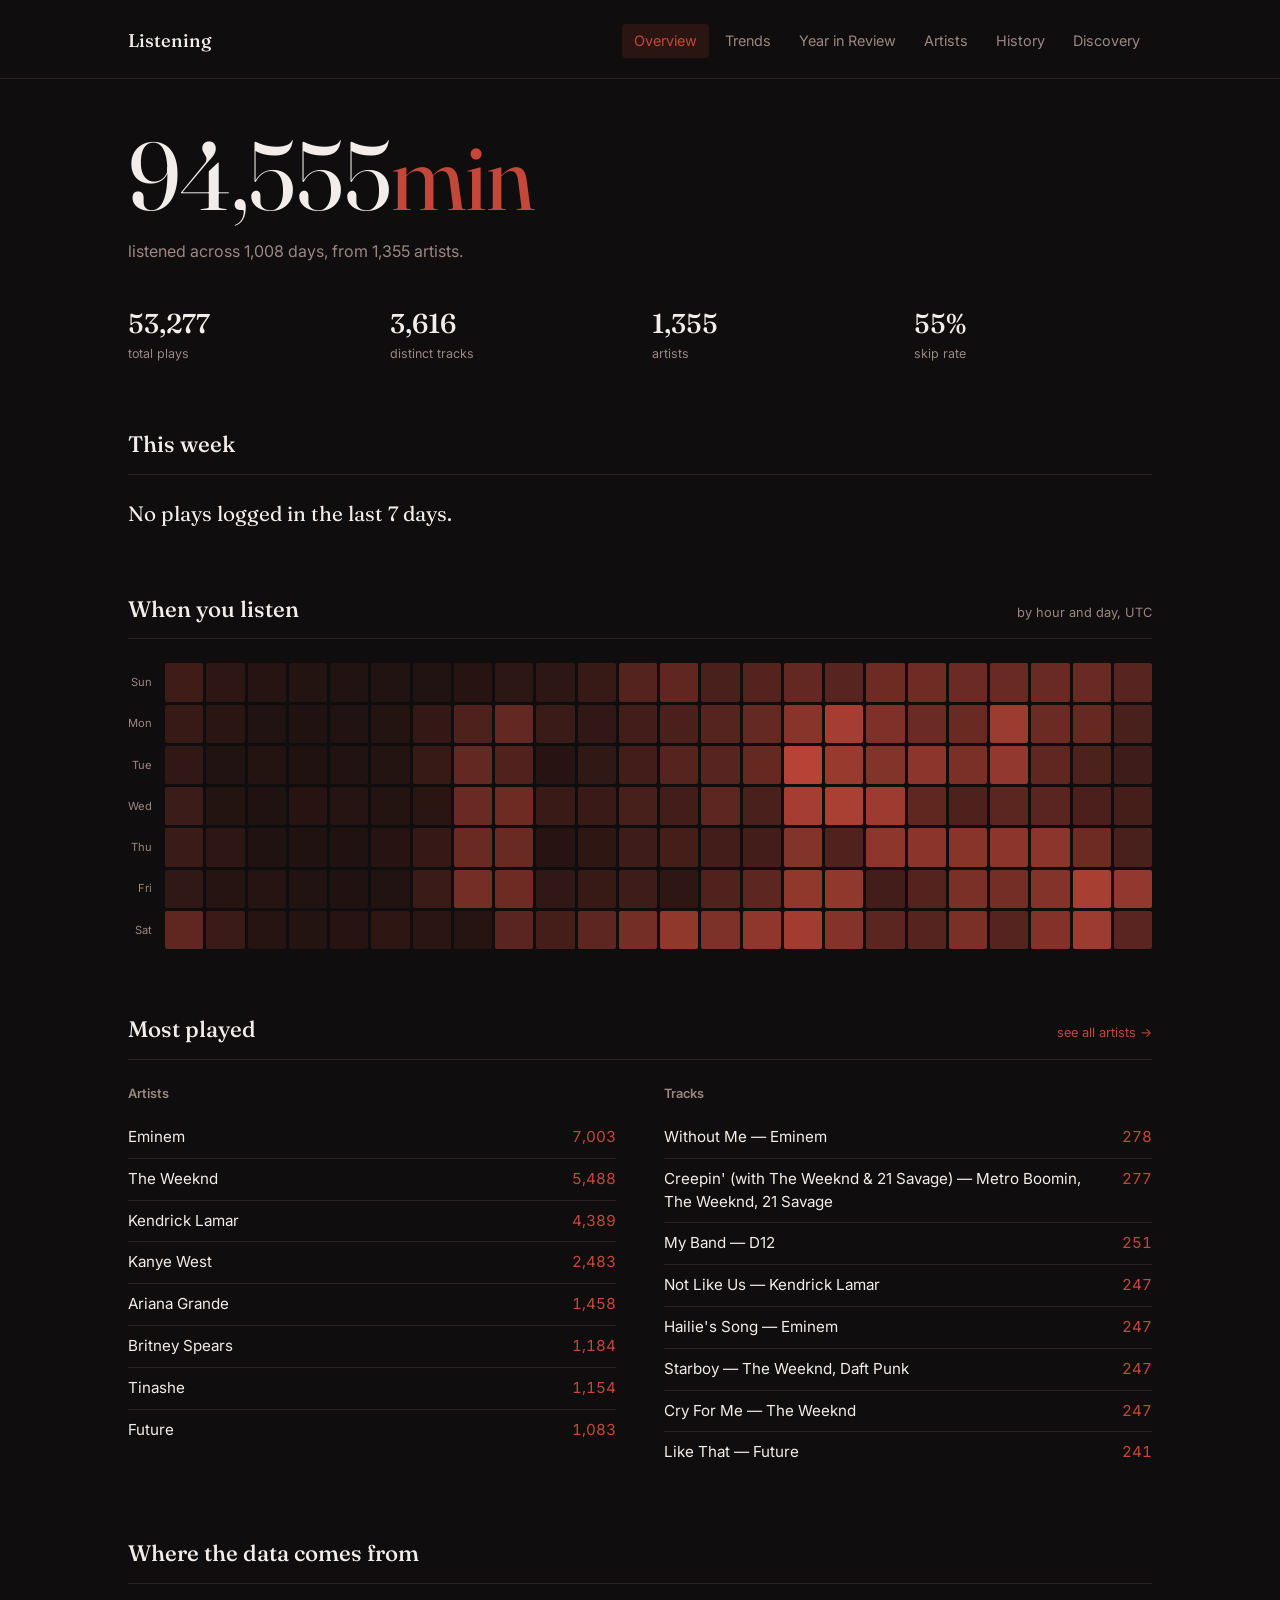
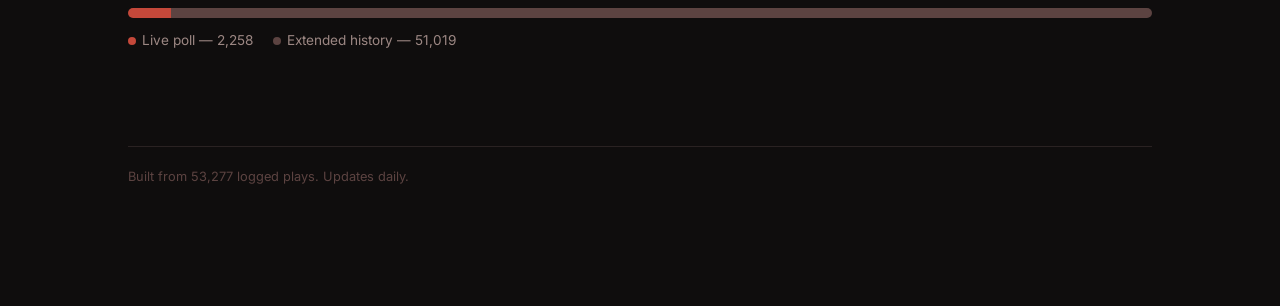
==== commit b55b336f: "Update index.html" ====
--- a/index.html
+++ b/index.html
@@ -43,16 +43,26 @@
   const totalPlays = entries.length;
   let totalMsPlayed = 0;
   const artistCounts = new Map();
-  const trackCounts = new Map();
+  const trackCounts = new Map(); // key: "track — primaryArtist", value: { count, displayArtist }
   const hourDayGrid = Array.from({ length: 7 }, () => Array(24).fill(0));
   let liveCount = 0, extCount = 0, skipCount = 0, skipEligible = 0;
 
+  const knownArtistNames = DataCore.buildKnownArtistNames(entries);
+
   for (const e of entries) {
     totalMsPlayed += DataCore.playedMs(e);
-    if (e.artist) artistCounts.set(e.artist, (artistCounts.get(e.artist) || 0) + 1);
+    const artist = DataCore.primaryArtist(e, knownArtistNames);
+    if (artist) artistCounts.set(artist, (artistCounts.get(artist) || 0) + 1);
     if (e.track) {
-      const key = e.track + " — " + (e.artist || "Unknown");
-      trackCounts.set(key, (trackCounts.get(key) || 0) + 1);
+      const key = e.track + " — " + (artist || "Unknown");
+      const existing = trackCounts.get(key);
+      // Prefer the fullest credit string available for display (a
+      // live_poll entry's joined artist string is more informative than
+      // extended_history's primary-only name for a collab track).
+      const displayArtist = existing && existing.displayArtist.length >= (e.artist || "").length
+        ? existing.displayArtist
+        : (e.artist || "Unknown");
+      trackCounts.set(key, { count: (existing?.count || 0) + 1, displayArtist });
     }
     const d = new Date(e.played_at);
     hourDayGrid[d.getUTCDay()][d.getUTCHours()]++;
@@ -65,18 +75,25 @@
   }
 
   const topArtists = [...artistCounts.entries()].sort((a, b) => b[1] - a[1]).slice(0, 8);
-  const topTracks = [...trackCounts.entries()].sort((a, b) => b[1] - a[1]).slice(0, 8);
+  const topTracks = [...trackCounts.entries()]
+    .sort((a, b) => b[1].count - a[1].count)
+    .slice(0, 8)
+    .map(([key, val]) => {
+      const track = key.split(" — ")[0];
+      return [`${track} — ${val.displayArtist}`, val.count];
+    });
 
   const sevenDaysAgo = now - 7 * 24 * 60 * 60 * 1000;
   const recentEntries = entries.filter((e) => e.played_at >= sevenDaysAgo);
   const recentTrackCounts = new Map();
   const recentArtistCounts = new Map();
   for (const e of recentEntries) {
+    const artist = DataCore.primaryArtist(e, knownArtistNames);
     if (e.track) {
-      const key = e.track + " — " + (e.artist || "Unknown");
+      const key = e.track + " — " + (artist || "Unknown");
       recentTrackCounts.set(key, (recentTrackCounts.get(key) || 0) + 1);
     }
-    if (e.artist) recentArtistCounts.set(e.artist, (recentArtistCounts.get(e.artist) || 0) + 1);
+    if (artist) recentArtistCounts.set(artist, (recentArtistCounts.get(artist) || 0) + 1);
   }
   const topRecentTrack = [...recentTrackCounts.entries()].sort((a, b) => b[1] - a[1])[0];
   const topRecentArtist = [...recentArtistCounts.entries()].sort((a, b) => b[1] - a[1])[0];
@@ -158,7 +175,7 @@
 
   document.getElementById("content").innerHTML = `
     <div class="hero count-up">
-      <p class="figure display">${DataCore.fmtNum(stats.totalHours)}<em>h</em></p>
+      <p class="figure display">${DataCore.fmtNum(stats.totalHours * 60)}<em>min</em></p>
       <p class="label">listened across ${stats.spanDays.toLocaleString()} days, from ${stats.uniqueArtists.toLocaleString()} artists.</p>
       <div class="stat-row">
         <div class="stat"><div class="num display">${stats.totalPlays.toLocaleString()}</div><div class="cap">total plays</div></div>
--- a/css/style.css
+++ b/css/style.css
@@ -324,6 +324,55 @@
 .chart-bar { fill: var(--text-dim); }
 .chart-bar.highlight { fill: var(--red); }
 
+.chart-hit-target {
+  fill: transparent;
+  cursor: pointer;
+  transition: fill 0.1s;
+}
+
+.chart-hit-target:hover,
+.chart-hit-target:focus {
+  fill: var(--red-glow);
+  outline: none;
+}
+
+.chart-tooltip {
+  position: absolute;
+  z-index: 1000;
+  background: var(--black-lift2);
+  border: 1px solid var(--rule);
+  border-radius: 6px;
+  padding: 8px 12px;
+  font-family: 'Inter', sans-serif;
+  font-size: 0.82rem;
+  pointer-events: none;
+  opacity: 0;
+  transform: translateY(4px);
+  transition: opacity 0.12s, transform 0.12s;
+  white-space: nowrap;
+  box-shadow: 0 4px 16px rgba(0, 0, 0, 0.4);
+}
+
+.chart-tooltip.visible {
+  opacity: 1;
+  transform: translateY(0);
+}
+
+.chart-tooltip-label {
+  display: block;
+  color: var(--text-mid);
+  font-size: 0.72rem;
+  margin-bottom: 2px;
+}
+
+.chart-tooltip-value {
+  display: block;
+  color: var(--text);
+  font-family: 'Fraunces', serif;
+  font-size: 1rem;
+  font-weight: 500;
+}
+
 /* ---------- Comparison callouts ---------- */
 
 .callout-grid {
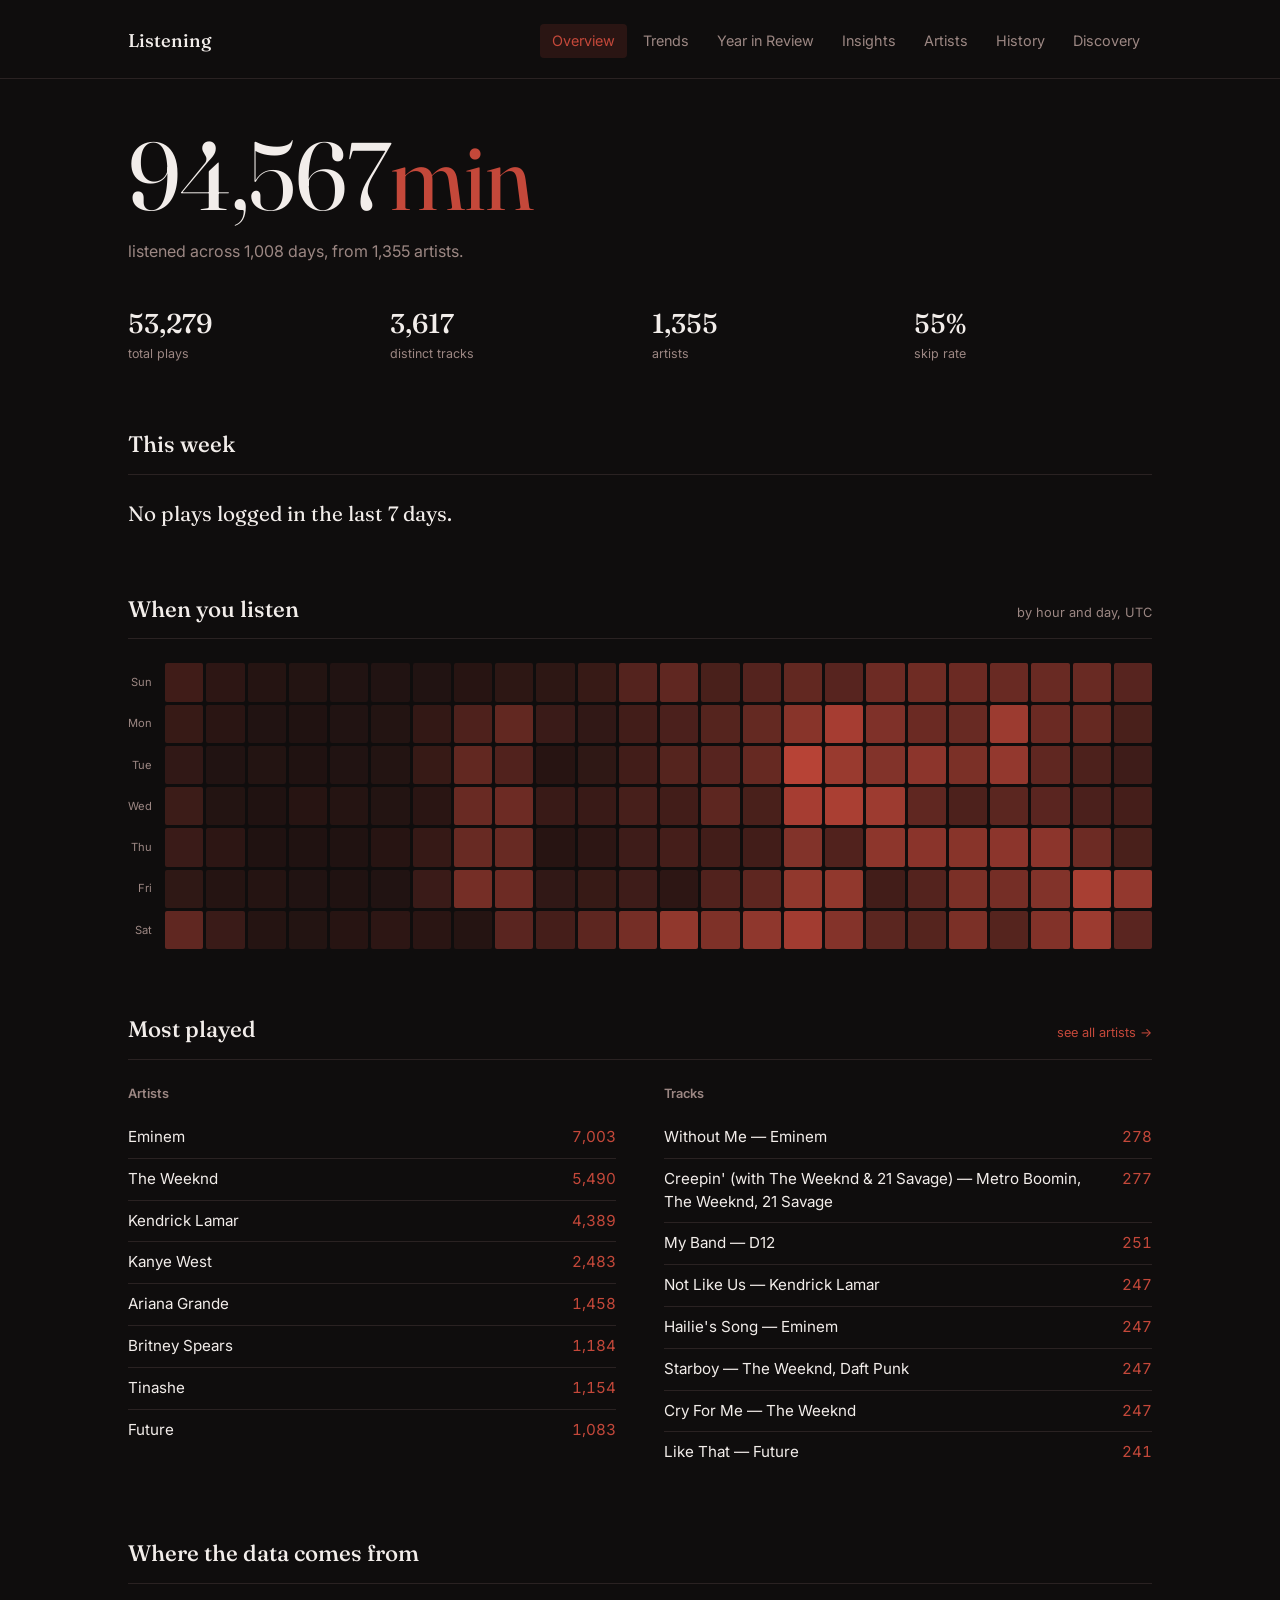
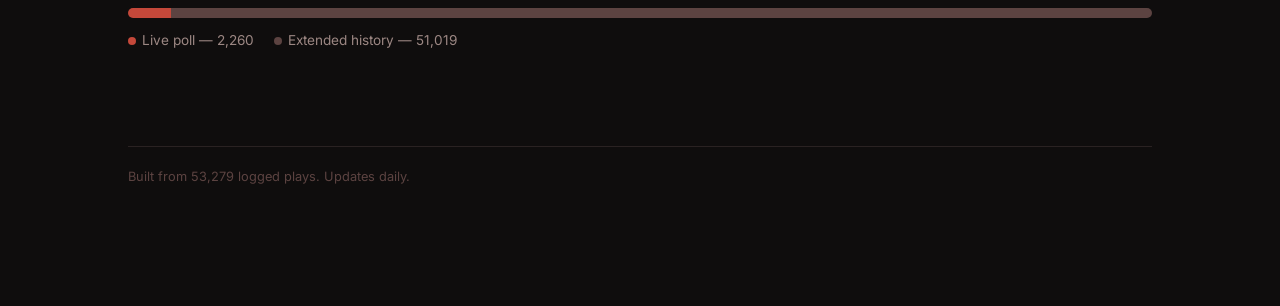
==== commit dba54a2d: "Update index.html" ====
--- a/index.html
+++ b/index.html
@@ -18,6 +18,7 @@
       <a href="index.html">Overview</a>
       <a href="trends.html">Trends</a>
       <a href="year.html">Year in Review</a>
+      <a href="insights.html">Insights</a>
       <a href="artists.html">Artists</a>
       <a href="history.html">History</a>
       <a href="discovery.html">Discovery</a>
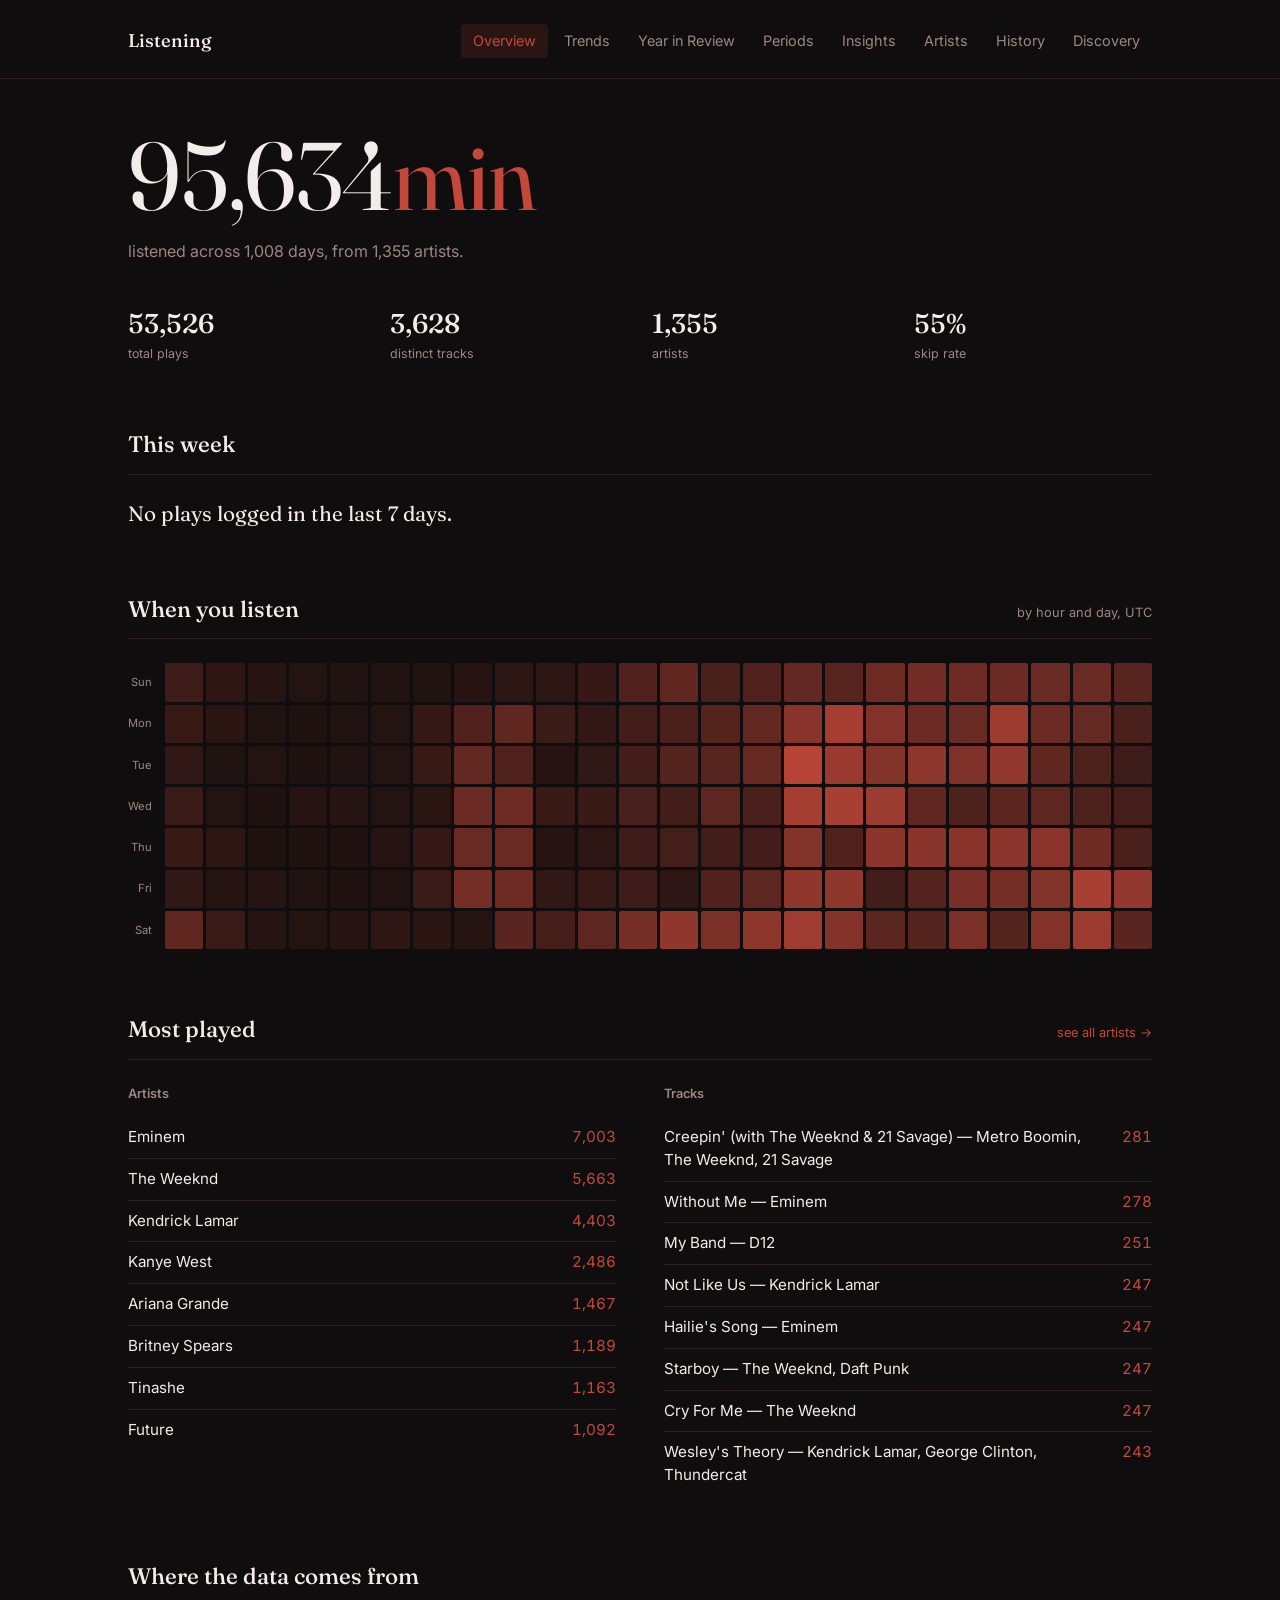
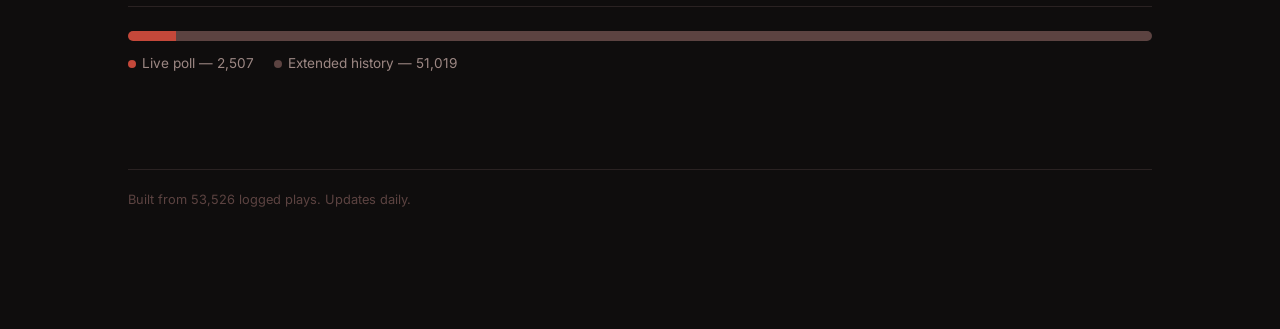
==== commit 11651917: "Update index.html" ====
--- a/index.html
+++ b/index.html
@@ -18,6 +18,7 @@
       <a href="index.html">Overview</a>
       <a href="trends.html">Trends</a>
       <a href="year.html">Year in Review</a>
+      <a href="period.html">Periods</a>
       <a href="insights.html">Insights</a>
       <a href="artists.html">Artists</a>
       <a href="history.html">History</a>
